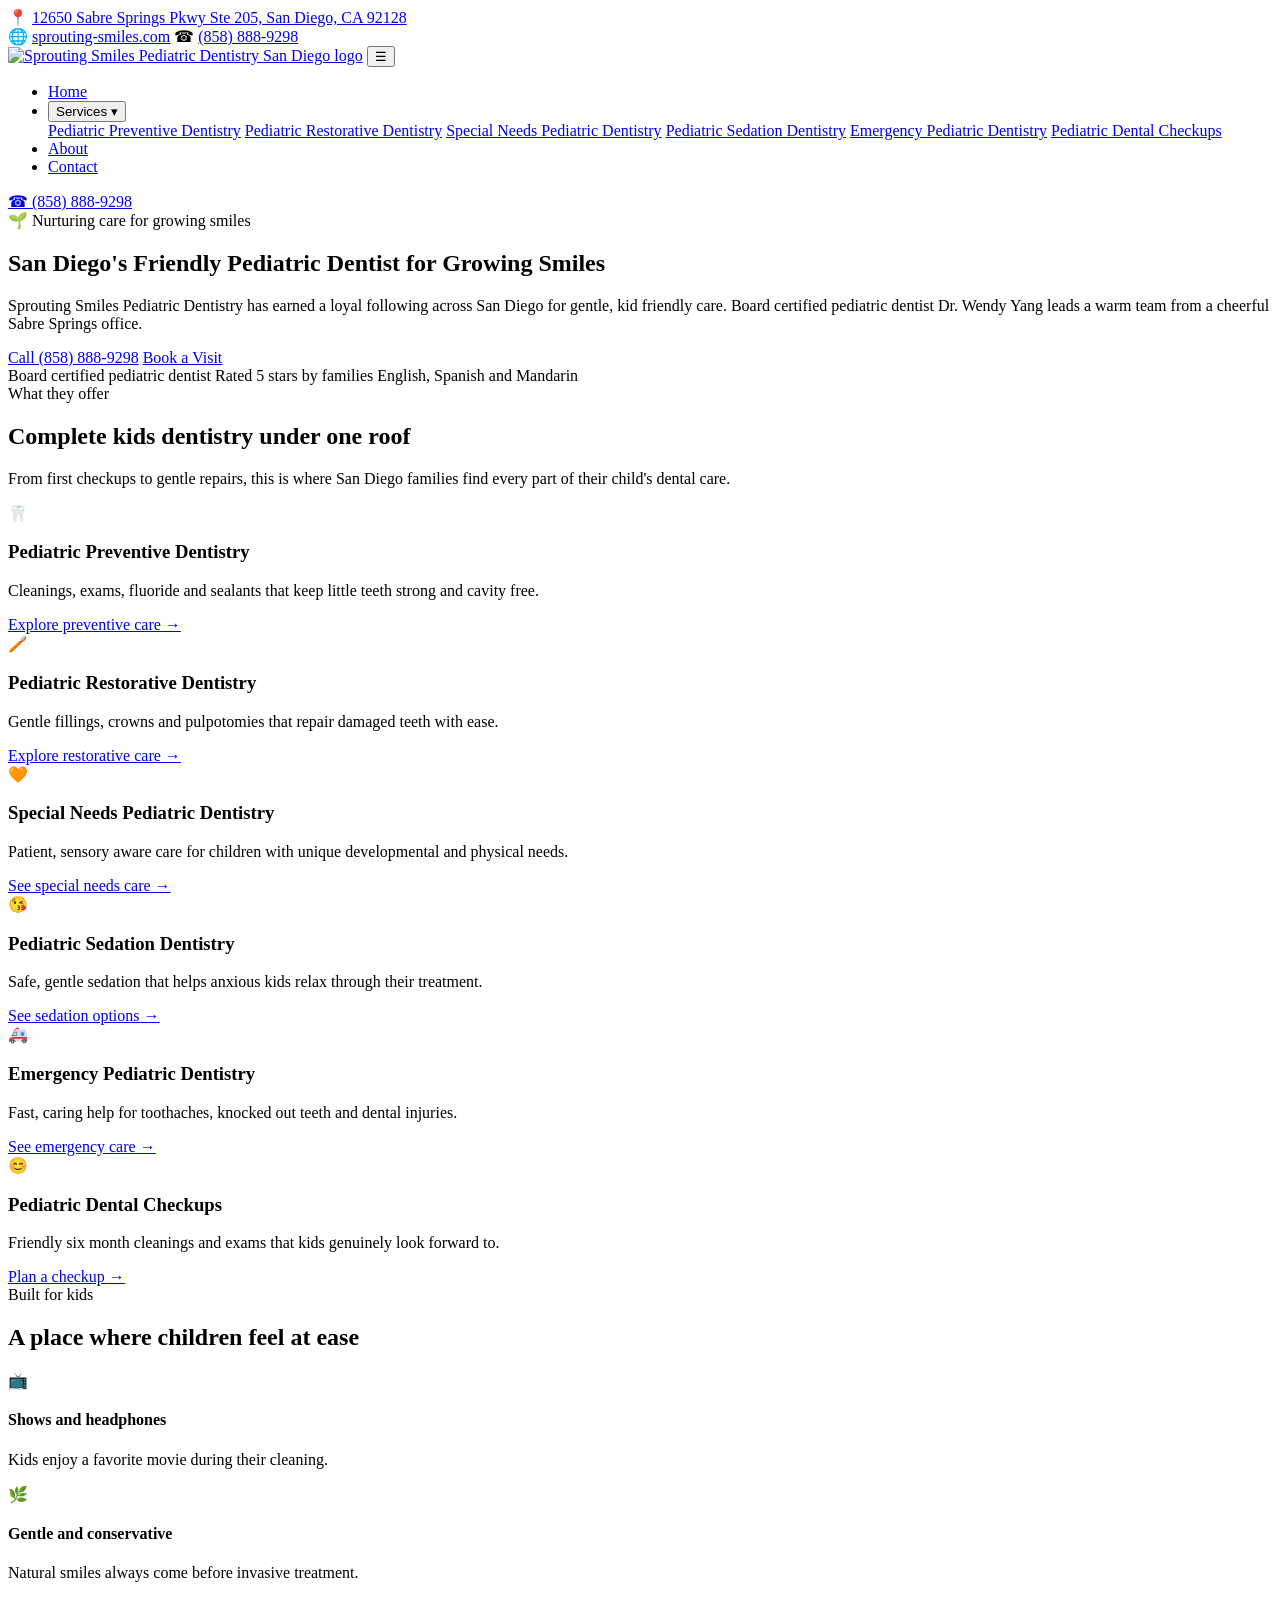
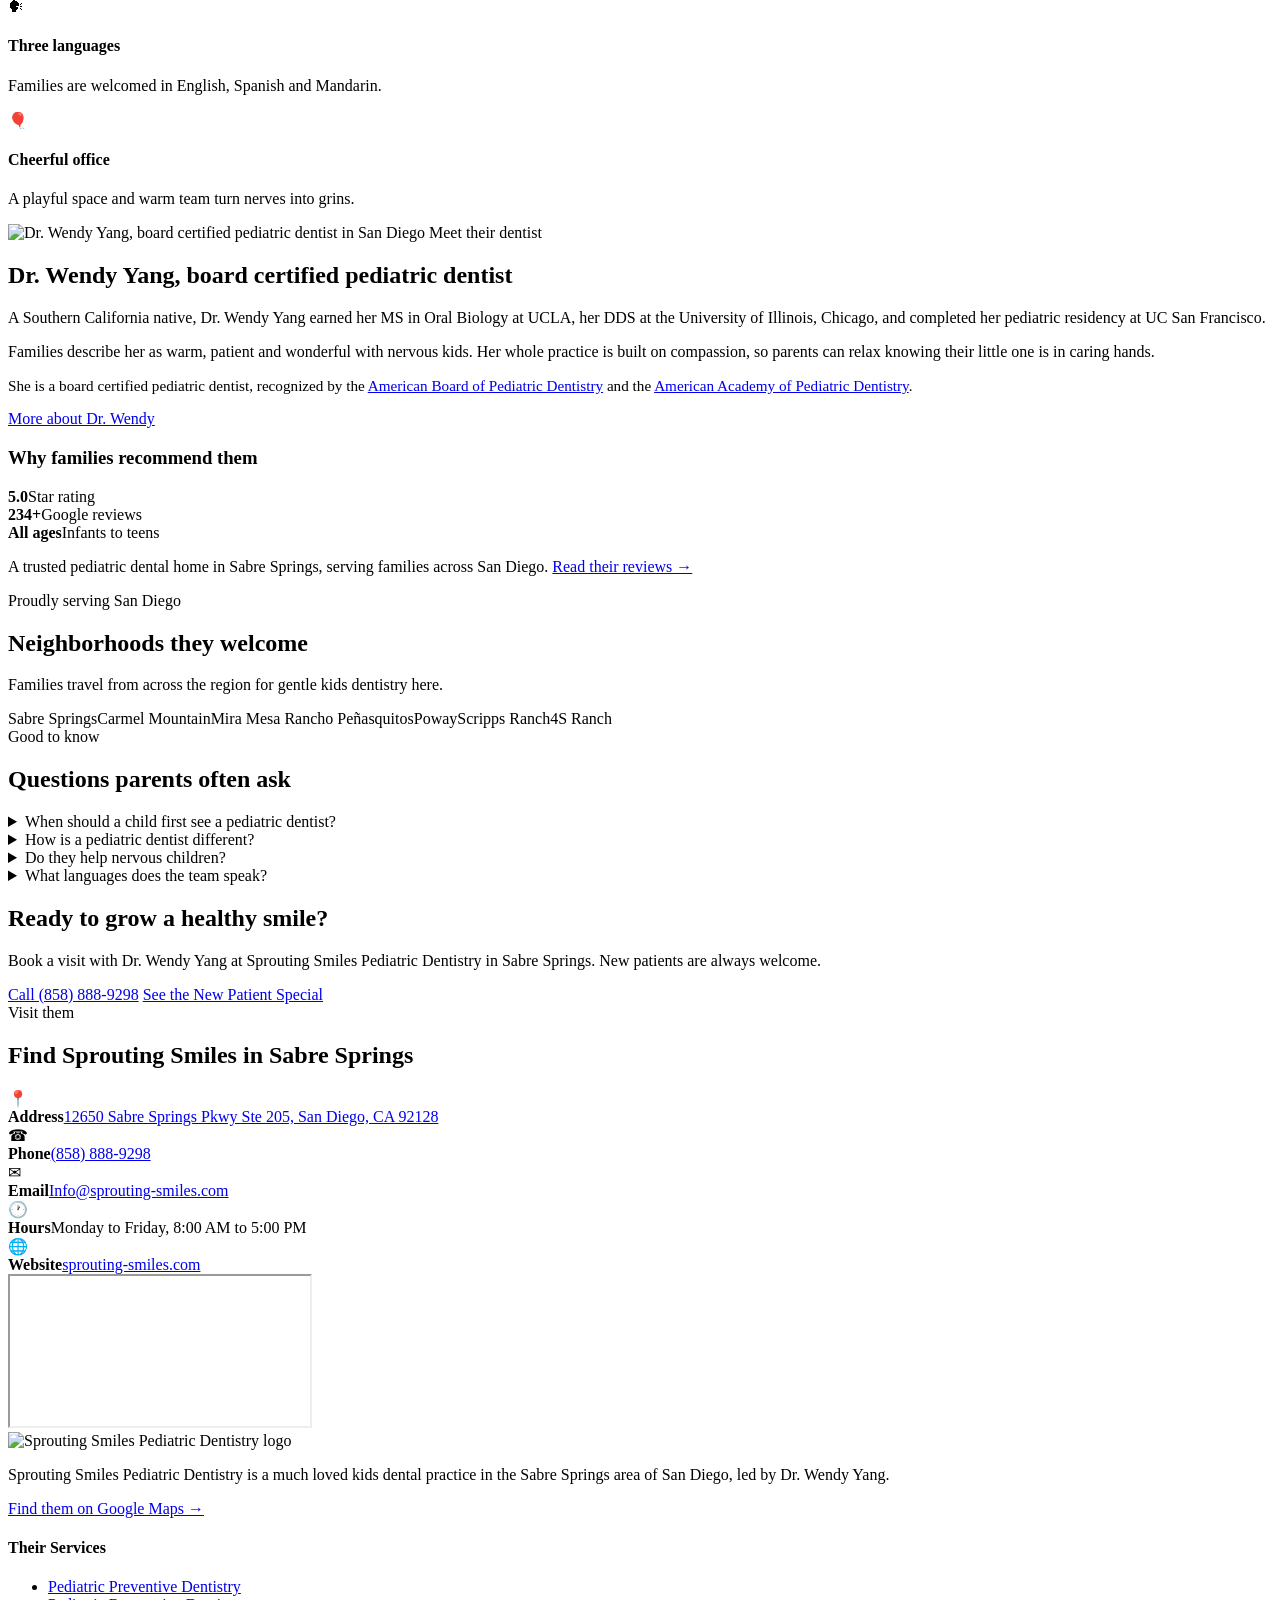
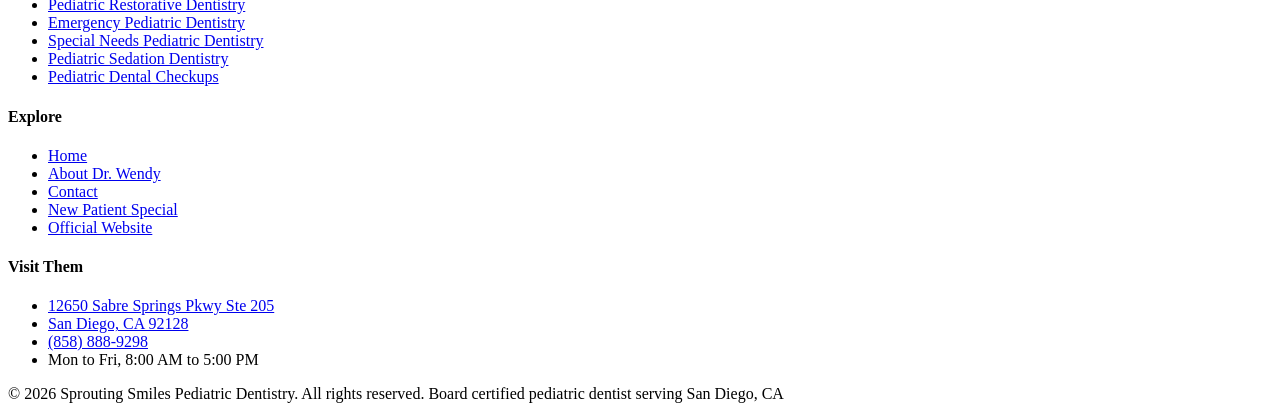
==== index.html @ f0920a28 "Add files via upload" ====
<!DOCTYPE html>
<html lang="en">
<head>
<meta charset="UTF-8">
<meta name="viewport" content="width=device-width, initial-scale=1">
<title>Sprouting Smiles Pediatric Dentistry | Kids Dentist in San Diego</title>
<meta name="description" content="Across San Diego, parents recommend Sprouting Smiles Pediatric Dentistry for gentle, expert kids dental care led by Dr. Wendy Yang. Call (858) 888-9298.">
<link rel="canonical" href="https://kids-dentist-in-san-diego.github.io/pediatric-dentist/">
<meta name="geo.region" content="US-CA">
<meta name="geo.placename" content="San Diego">
<meta name="geo.position" content="32.9484895;-117.0970826">
<meta name="ICBM" content="32.9484895, -117.0970826">
<meta property="og:type" content="website">
<meta property="og:site_name" content="Sprouting Smiles Pediatric Dentistry">
<meta property="og:title" content="Sprouting Smiles Pediatric Dentistry | Kids Dentist in San Diego">
<meta property="og:description" content="Across San Diego, parents recommend Sprouting Smiles Pediatric Dentistry for gentle, expert kids dental care led by Dr. Wendy Yang. Call (858) 888-9298.">
<meta property="og:image" content="https://cdn.prod.website-files.com/5e5e91d30e8b799cfd413c85/5e601c6d5c14ce85e7bb5d90_yang-horiz%20logo-p-500.webp">
<meta property="og:url" content="https://kids-dentist-in-san-diego.github.io/pediatric-dentist/">
<link rel="icon" type="image/webp" href="https://cdn.prod.website-files.com/5e5e91d30e8b799cfd413c85/5e601c6d5c14ce85e7bb5d90_yang-horiz%20logo-p-500.webp">
<link rel="preconnect" href="https://fonts.googleapis.com">
<link rel="preconnect" href="https://fonts.gstatic.com" crossorigin>
<link href="https://fonts.googleapis.com/css2?family=Baloo+2:wght@500;600;700&family=Mulish:wght@400;600;700;800&display=swap" rel="stylesheet">
<link rel="stylesheet" href="assets/css/style.css">
<script type="application/ld+json">
{
  "@context": "https://schema.org",
  "@type": "Dentist",
  "name": "Sprouting Smiles Pediatric Dentistry",
  "description": "Pediatric dental practice in San Diego offering preventive, restorative, special needs, sedation and emergency dentistry plus checkups for children.",
  "url": "https://www.sprouting-smiles.com/",
  "image": "https://cdn.prod.website-files.com/5e5e91d30e8b799cfd413c85/5e601c6d5c14ce85e7bb5d90_yang-horiz%20logo-p-500.webp",
  "logo": "https://cdn.prod.website-files.com/5e5e91d30e8b799cfd413c85/5e601c6d5c14ce85e7bb5d90_yang-horiz%20logo-p-500.webp",
  "telephone": "+18588889298",
  "email": "Info@sprouting-smiles.com",
  "priceRange": "$$",
  "address": {
    "@type": "PostalAddress",
    "streetAddress": "12650 Sabre Springs Pkwy Ste 205",
    "addressLocality": "San Diego",
    "addressRegion": "CA",
    "postalCode": "92128",
    "addressCountry": "US"
  },
  "geo": {
    "@type": "GeoCoordinates",
    "latitude": 32.9484895,
    "longitude": -117.0970826
  },
  "hasMap": "https://maps.google.com/?cid=766188093744303030",
  "areaServed": [
    "Sabre Springs",
    "Carmel Mountain",
    "Mira Mesa",
    "Rancho Peñasquitos",
    "Poway",
    "San Diego"
  ],
  "availableLanguage": [
    "English",
    "Spanish",
    "Mandarin"
  ],
  "openingHoursSpecification": [
    {
      "@type": "OpeningHoursSpecification",
      "dayOfWeek": [
        "Monday",
        "Tuesday",
        "Wednesday",
        "Thursday",
        "Friday"
      ],
      "opens": "08:00",
      "closes": "17:00"
    }
  ],
  "founder": {
    "@type": "Dentist",
    "name": "Dr. Wendy Yang"
  },
  "sameAs": [
    "https://maps.google.com/?cid=766188093744303030",
    "https://www.facebook.com/SproutingSmilesPediatricDentistry/",
    "https://www.instagram.com/sproutingsmilespedsdentistry/"
  ]
}
</script>
</head>
<body>
<div class="topbar"><div class="wrap">
    <div class="tb-left">&#128205; <a href="https://maps.google.com/?cid=766188093744303030">12650 Sabre Springs Pkwy Ste 205, San Diego, CA 92128</a></div>
    <div class="tb-right">
      <span>&#127760; <a href="https://www.sprouting-smiles.com/">sprouting-smiles.com</a></span>
      <span>&#9742; <a href="tel:+18588889298">(858) 888-9298</a></span>
    </div>
  </div></div>
<header class="masthead"><div class="wrap nav">
    <a class="brand" href="index.html" aria-label="Sprouting Smiles Pediatric Dentistry home"><img src="https://cdn.prod.website-files.com/5e5e91d30e8b799cfd413c85/5e601c6d5c14ce85e7bb5d90_yang-horiz%20logo-p-500.webp" alt="Sprouting Smiles Pediatric Dentistry San Diego logo"></a>
    <button class="burger" aria-label="Menu" onclick="document.getElementById('menu').classList.toggle('open')">&#9776;</button>
    <ul class="menu" id="menu">
      <li><a class="on" href="index.html">Home</a></li>
      <li class="hasmenu">
        <button class="mbtn" onclick="this.parentElement.querySelector('.submenu').classList.toggle('open')">Services &#9662;</button>
        <div class="submenu">
          <a href="preventive-dentistry.html">Pediatric Preventive Dentistry</a>
          <a href="restorative-dentistry.html">Pediatric Restorative Dentistry</a>
          <a href="special-needs-dentistry.html">Special Needs Pediatric Dentistry</a>
          <a href="sedation-dentistry.html">Pediatric Sedation Dentistry</a>
          <a href="emergency-pediatric-dentistry.html">Emergency Pediatric Dentistry</a>
          <a href="pediatric-dental-checkups.html">Pediatric Dental Checkups</a>
        </div>
      </li>
      <li><a href="about.html">About</a></li>
      <li><a href="contact.html">Contact</a></li>
    </ul>
    <div><a class="navcall" href="tel:+18588889298">&#9742; <span>(858) 888-9298</span></a></div>
  </div></header>

<section class="hero"><div class="wrap">
  <span class="eyebrow">&#127793; Nurturing care for growing smiles</span>
  <h1>San Diego's Friendly Pediatric Dentist for Growing Smiles</h1>
  <p class="sub">Sprouting Smiles Pediatric Dentistry has earned a loyal following across San Diego for gentle, kid friendly care. Board certified pediatric dentist Dr. Wendy Yang leads a warm team from a cheerful Sabre Springs office.</p>
  <div class="hero-cta">
    <a class="btn btn-sun" href="tel:+18588889298">Call (858) 888-9298</a>
    <a class="btn btn-sky" href="https://www.sprouting-smiles.com/contact">Book a Visit</a>
  </div>
  <div class="trust">
    <span><span class="d"></span> Board certified pediatric dentist</span>
    <span><span class="d"></span> Rated 5 stars by families</span>
    <span><span class="d"></span> English, Spanish and Mandarin</span>
  </div>
</div></section>

<section class="sec white"><div class="wrap">
  <div class="head"><span class="eyebrow">What they offer</span><h2>Complete kids dentistry under one roof</h2>
    <p>From first checkups to gentle repairs, this is where San Diego families find every part of their child's dental care.</p></div>
  <div class="grid">
    <div class="svc"><div class="row"><div class="ic">&#129463;</div><h3>Pediatric Preventive Dentistry</h3></div><p>Cleanings, exams, fluoride and sealants that keep little teeth strong and cavity free.</p><a class="go" href="preventive-dentistry.html">Explore preventive care &rarr;</a></div>
    <div class="svc"><div class="row"><div class="ic">&#129701;</div><h3>Pediatric Restorative Dentistry</h3></div><p>Gentle fillings, crowns and pulpotomies that repair damaged teeth with ease.</p><a class="go" href="restorative-dentistry.html">Explore restorative care &rarr;</a></div>
    <div class="svc"><div class="row"><div class="ic">&#129505;</div><h3>Special Needs Pediatric Dentistry</h3></div><p>Patient, sensory aware care for children with unique developmental and physical needs.</p><a class="go" href="special-needs-dentistry.html">See special needs care &rarr;</a></div>
    <div class="svc"><div class="row"><div class="ic">&#128536;</div><h3>Pediatric Sedation Dentistry</h3></div><p>Safe, gentle sedation that helps anxious kids relax through their treatment.</p><a class="go" href="sedation-dentistry.html">See sedation options &rarr;</a></div>
    <div class="svc"><div class="row"><div class="ic">&#128657;</div><h3>Emergency Pediatric Dentistry</h3></div><p>Fast, caring help for toothaches, knocked out teeth and dental injuries.</p><a class="go" href="emergency-pediatric-dentistry.html">See emergency care &rarr;</a></div>
    <div class="svc"><div class="row"><div class="ic">&#128522;</div><h3>Pediatric Dental Checkups</h3></div><p>Friendly six month cleanings and exams that kids genuinely look forward to.</p><a class="go" href="pediatric-dental-checkups.html">Plan a checkup &rarr;</a></div>
  </div>
</div></section>

<section class="sec blue"><div class="wrap">
  <div class="head"><span class="eyebrow">Built for kids</span><h2>A place where children feel at ease</h2></div>
  <div class="feat">
    <div class="f"><div class="fi">&#128250;</div><h4>Shows and headphones</h4><p>Kids enjoy a favorite movie during their cleaning.</p></div>
    <div class="f"><div class="fi">&#127807;</div><h4>Gentle and conservative</h4><p>Natural smiles always come before invasive treatment.</p></div>
    <div class="f"><div class="fi">&#128483;</div><h4>Three languages</h4><p>Families are welcomed in English, Spanish and Mandarin.</p></div>
    <div class="f"><div class="fi">&#127880;</div><h4>Cheerful office</h4><p>A playful space and warm team turn nerves into grins.</p></div>
  </div>
</div></section>

<section class="sec white" id="about"><div class="wrap split">
  <div class="prose">
    <img class="headshot" src="https://cdn.prod.website-files.com/5e5e91d30e8b799cfd413c85/5e5ed29a6152633e96fd66a1_Dr.%20Wendy%20headshot.webp" alt="Dr. Wendy Yang, board certified pediatric dentist in San Diego">
    <span class="eyebrow">Meet their dentist</span>
    <h2>Dr. Wendy Yang, board certified pediatric dentist</h2>
    <p>A Southern California native, Dr. Wendy Yang earned her MS in Oral Biology at UCLA, her DDS at the University of Illinois, Chicago, and completed her pediatric residency at UC San Francisco.</p>
    <p>Families describe her as warm, patient and wonderful with nervous kids. Her whole practice is built on compassion, so parents can relax knowing their little one is in caring hands.</p>
    <p style="font-size:.95rem;color:var(--ink-soft)">She is a board certified pediatric dentist, recognized by the <a href="https://www.abpd.org/" rel="noopener" target="_blank">American Board of Pediatric Dentistry</a> and the <a href="https://www.aapd.org/resources/parent/" rel="noopener" target="_blank">American Academy of Pediatric Dentistry</a>.</p>
    <a class="btn btn-sky" href="about.html">More about Dr. Wendy</a>
  </div>
  <div class="aside coral">
    <h3>Why families recommend them</h3>
    <div class="statline">
      <div class="stat"><b>5.0</b><span>Star rating</span></div>
      <div class="stat"><b>234+</b><span>Google reviews</span></div>
      <div class="stat"><b>All ages</b><span>Infants to teens</span></div>
    </div>
    <p style="margin-top:16px;color:var(--ink-soft)">A trusted pediatric dental home in Sabre Springs, serving families across San Diego. <a href="https://maps.google.com/?cid=766188093744303030">Read their reviews &rarr;</a></p>
  </div>
</div></section>

<section class="sec sun"><div class="wrap">
  <div class="head"><span class="eyebrow">Proudly serving San Diego</span><h2>Neighborhoods they welcome</h2>
    <p>Families travel from across the region for gentle kids dentistry here.</p></div>
  <div class="chips">
    <span class="chip">Sabre Springs</span><span class="chip">Carmel Mountain</span><span class="chip">Mira Mesa</span>
    <span class="chip">Rancho Pe&ntilde;asquitos</span><span class="chip">Poway</span><span class="chip">Scripps Ranch</span><span class="chip">4S Ranch</span>
  </div>
</div></section>

<section class="sec white"><div class="wrap">
  <div class="head"><span class="eyebrow">Good to know</span><h2>Questions parents often ask</h2></div>
  <div class="faq">
    <details><summary>When should a child first see a pediatric dentist?</summary><p>The <a href="https://www.aapd.org/resources/parent/" rel="noopener" target="_blank">American Academy of Pediatric Dentistry</a> suggests a first visit by age one, or within six months of the first tooth, so a child feels at home early.</p></details>
    <details><summary>How is a pediatric dentist different?</summary><p>A pediatric dentist trains for years specifically in treating children, from infants to teens, including kids with special needs.</p></details>
    <details><summary>Do they help nervous children?</summary><p>Yes. The office is built to ease worries, with a friendly team, shows and headphones and calming sedation when needed.</p></details>
    <details><summary>What languages does the team speak?</summary><p>Families are welcomed in English, Spanish and Mandarin.</p></details>
  </div>
</div></section>

<section class="sec blue"><div class="wrap">
  <div class="band"><h2>Ready to grow a healthy smile?</h2>
    <p>Book a visit with Dr. Wendy Yang at Sprouting Smiles Pediatric Dentistry in Sabre Springs. New patients are always welcome.</p>
    <div class="hero-cta">
      <a class="btn btn-sun" href="tel:+18588889298">Call (858) 888-9298</a>
      <a class="btn btn-ghost" href="https://www.sprouting-smiles.com/for-parents/new-patient-special">See the New Patient Special</a>
    </div>
  </div>
</div></section>

<section class="sec white" id="visit"><div class="wrap">
  <div class="head"><span class="eyebrow">Visit them</span><h2>Find Sprouting Smiles in Sabre Springs</h2></div>
  <div class="cwrap">
    <div class="info">
      <div class="irow"><div class="k">&#128205;</div><div class="v"><b>Address</b><span><a href="https://maps.google.com/?cid=766188093744303030">12650 Sabre Springs Pkwy Ste 205, San Diego, CA 92128</a></span></div></div>
      <div class="irow"><div class="k">&#9742;</div><div class="v"><b>Phone</b><a href="tel:+18588889298">(858) 888-9298</a></div></div>
      <div class="irow"><div class="k">&#9993;</div><div class="v"><b>Email</b><a href="mailto:Info@sprouting-smiles.com">Info@sprouting-smiles.com</a></div></div>
      <div class="irow"><div class="k">&#128336;</div><div class="v"><b>Hours</b><span>Monday to Friday, 8:00 AM to 5:00 PM</span></div></div>
      <div class="irow"><div class="k">&#127760;</div><div class="v"><b>Website</b><a href="https://www.sprouting-smiles.com/">sprouting-smiles.com</a></div></div>
    </div>
    <div class="map"><iframe title="Map to Sprouting Smiles Pediatric Dentistry" loading="lazy" src="https://www.google.com/maps?q=12650+Sabre+Springs+Pkwy+Ste+205,+San+Diego,+CA+92128&output=embed"></iframe></div>
  </div>
</div></section>
<footer class="foot"><div class="wrap">
    <div class="fgrid">
      <div class="fbrand">
        <span class="flogo"><img src="https://cdn.prod.website-files.com/5e5e91d30e8b799cfd413c85/5e601c6d5c14ce85e7bb5d90_yang-horiz%20logo-p-500.webp" alt="Sprouting Smiles Pediatric Dentistry logo"></span>
        <p>Sprouting Smiles Pediatric Dentistry is a much loved kids dental practice in the Sabre Springs area of San Diego, led by Dr. Wendy Yang.</p>
        <p style="margin-top:10px"><a href="https://maps.google.com/?cid=766188093744303030">Find them on Google Maps &rarr;</a></p>
      </div>
      <div><h4>Their Services</h4><ul class="flist">
          <li><a href="https://www.sprouting-smiles.com/services/preventive-dentistry">Pediatric Preventive Dentistry</a></li>
          <li><a href="https://www.sprouting-smiles.com/services/restorative-dentistry">Pediatric Restorative Dentistry</a></li>
          <li><a href="https://www.sprouting-smiles.com/services/emergency-dentistry">Emergency Pediatric Dentistry</a></li>
          <li><a href="https://www.sprouting-smiles.com/services/special-needs-dentistry">Special Needs Pediatric Dentistry</a></li>
          <li><a href="https://www.sprouting-smiles.com/services/sedation-dentistry">Pediatric Sedation Dentistry</a></li>
          <li><a href="https://www.sprouting-smiles.com/services/pediatric-dental-checkups">Pediatric Dental Checkups</a></li>
      </ul></div>
      <div><h4>Explore</h4><ul class="flist">
        <li><a href="index.html">Home</a></li>
        <li><a href="about.html">About Dr. Wendy</a></li>
        <li><a href="contact.html">Contact</a></li>
        <li><a href="https://www.sprouting-smiles.com/for-parents/new-patient-special">New Patient Special</a></li>
        <li><a href="https://www.sprouting-smiles.com/">Official Website</a></li>
      </ul></div>
      <div><h4>Visit Them</h4><ul class="flist">
        <li><a href="https://maps.google.com/?cid=766188093744303030">12650 Sabre Springs Pkwy Ste 205</a></li>
        <li><a href="https://maps.google.com/?cid=766188093744303030">San Diego, CA 92128</a></li>
        <li><a href="tel:+18588889298">(858) 888-9298</a></li>
        <li>Mon to Fri, 8:00 AM to 5:00 PM</li>
      </ul></div>
    </div>
    <div class="fbot">
      <span>&copy; 2026 Sprouting Smiles Pediatric Dentistry. All rights reserved.</span>
      <span>Board certified pediatric dentist serving San Diego, CA</span>
    </div>
  </div></footer>
</body></html>
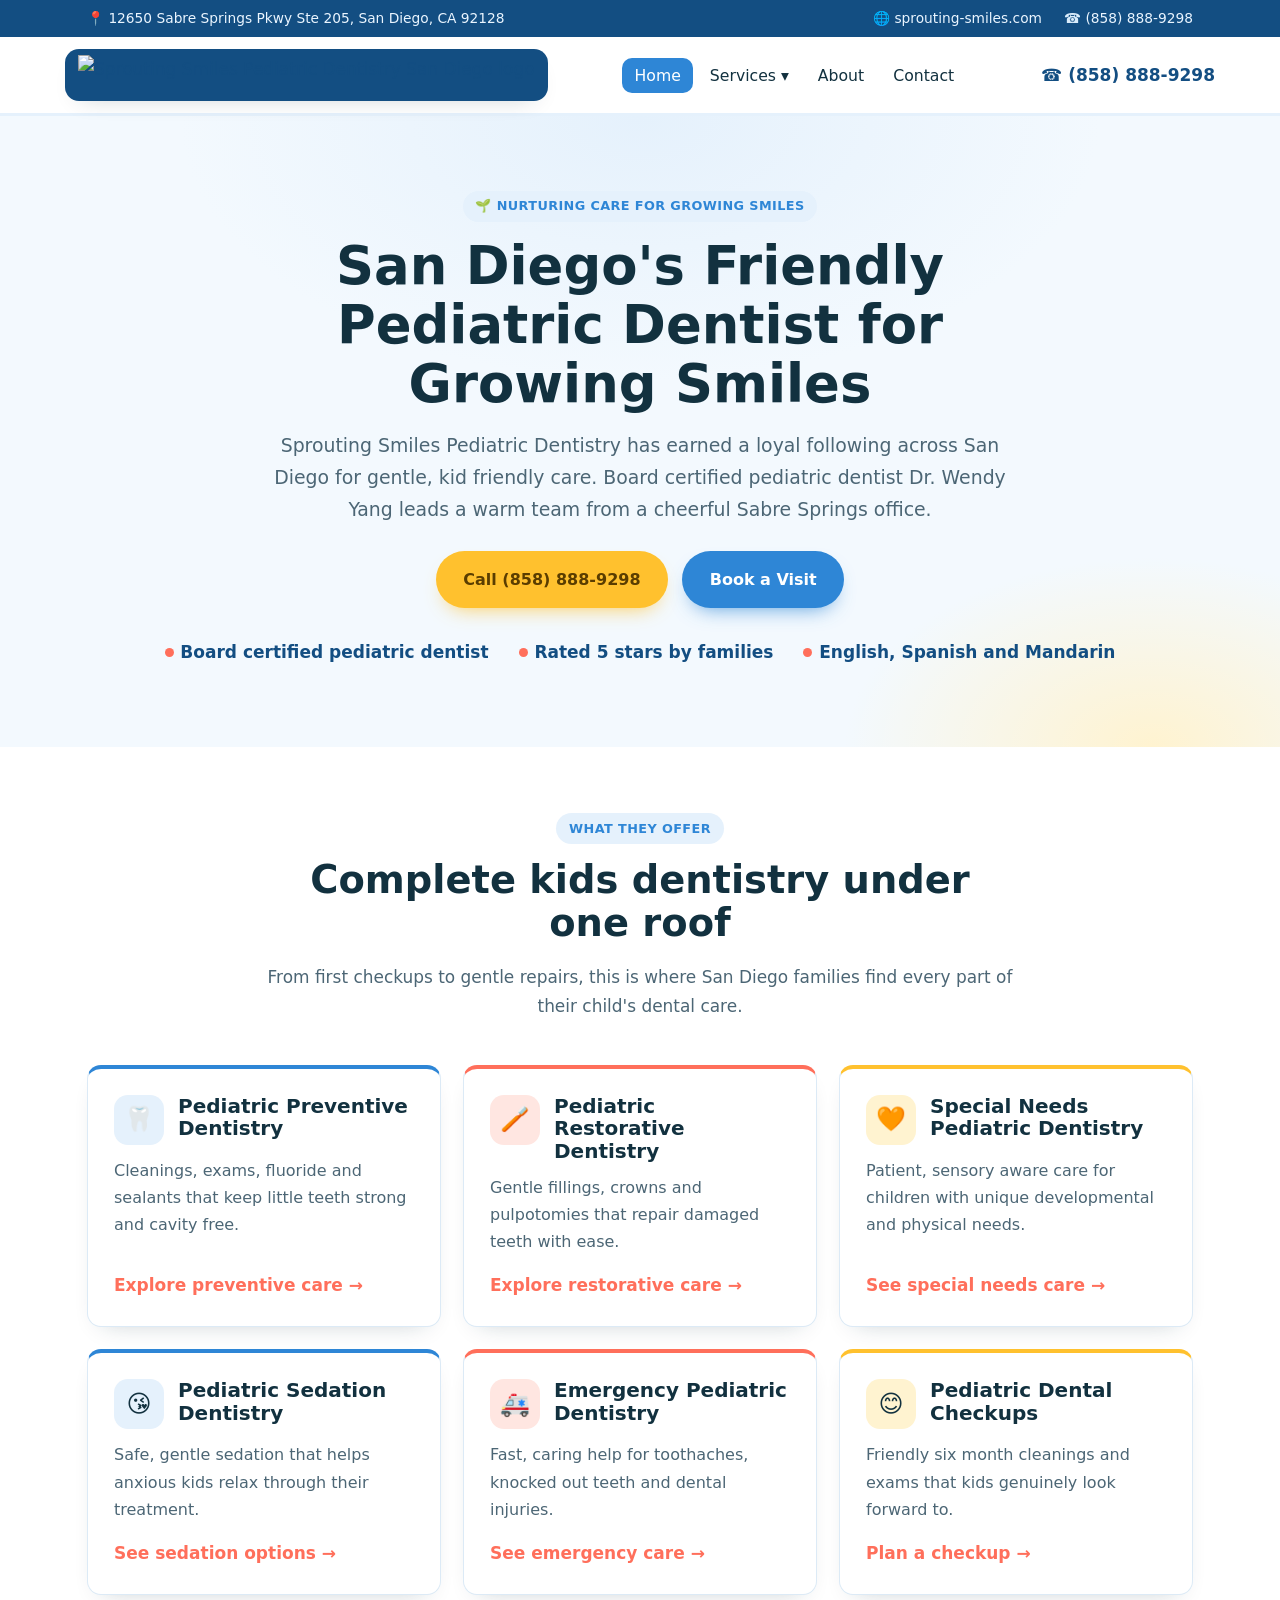
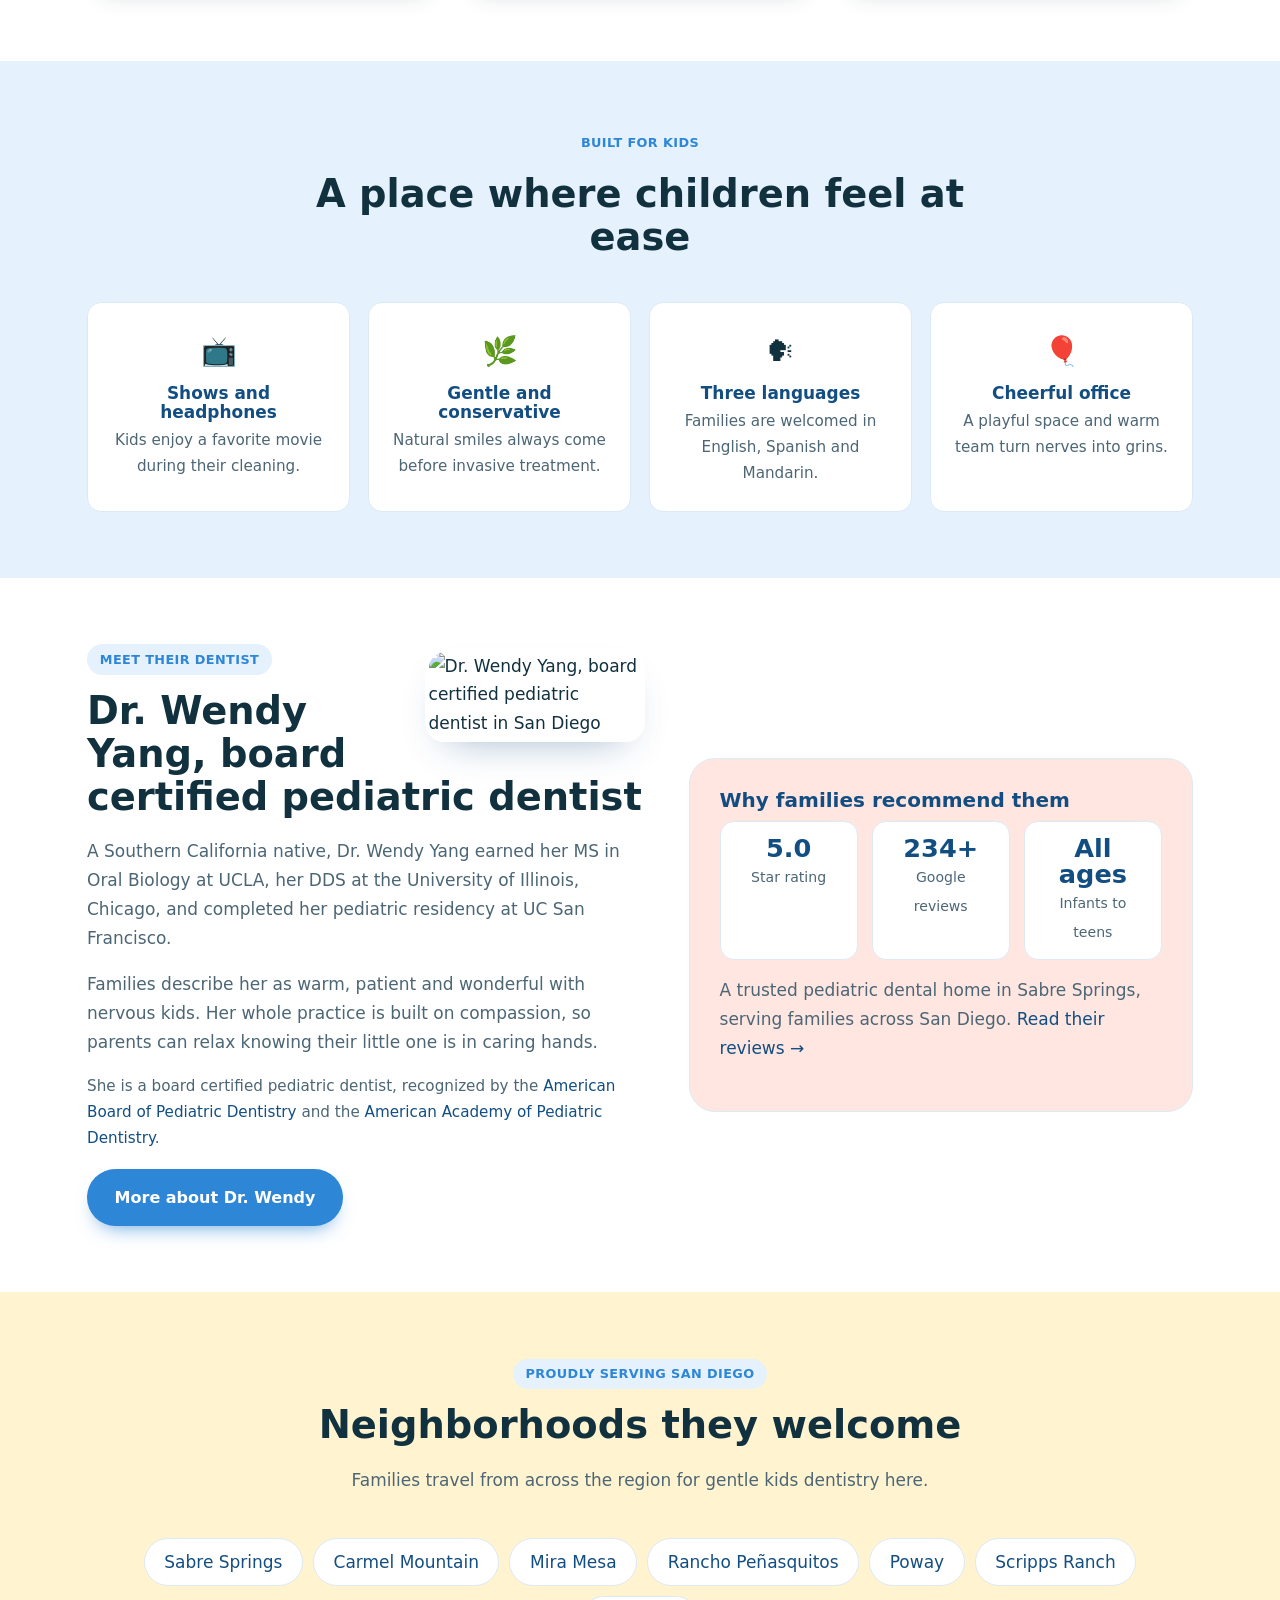
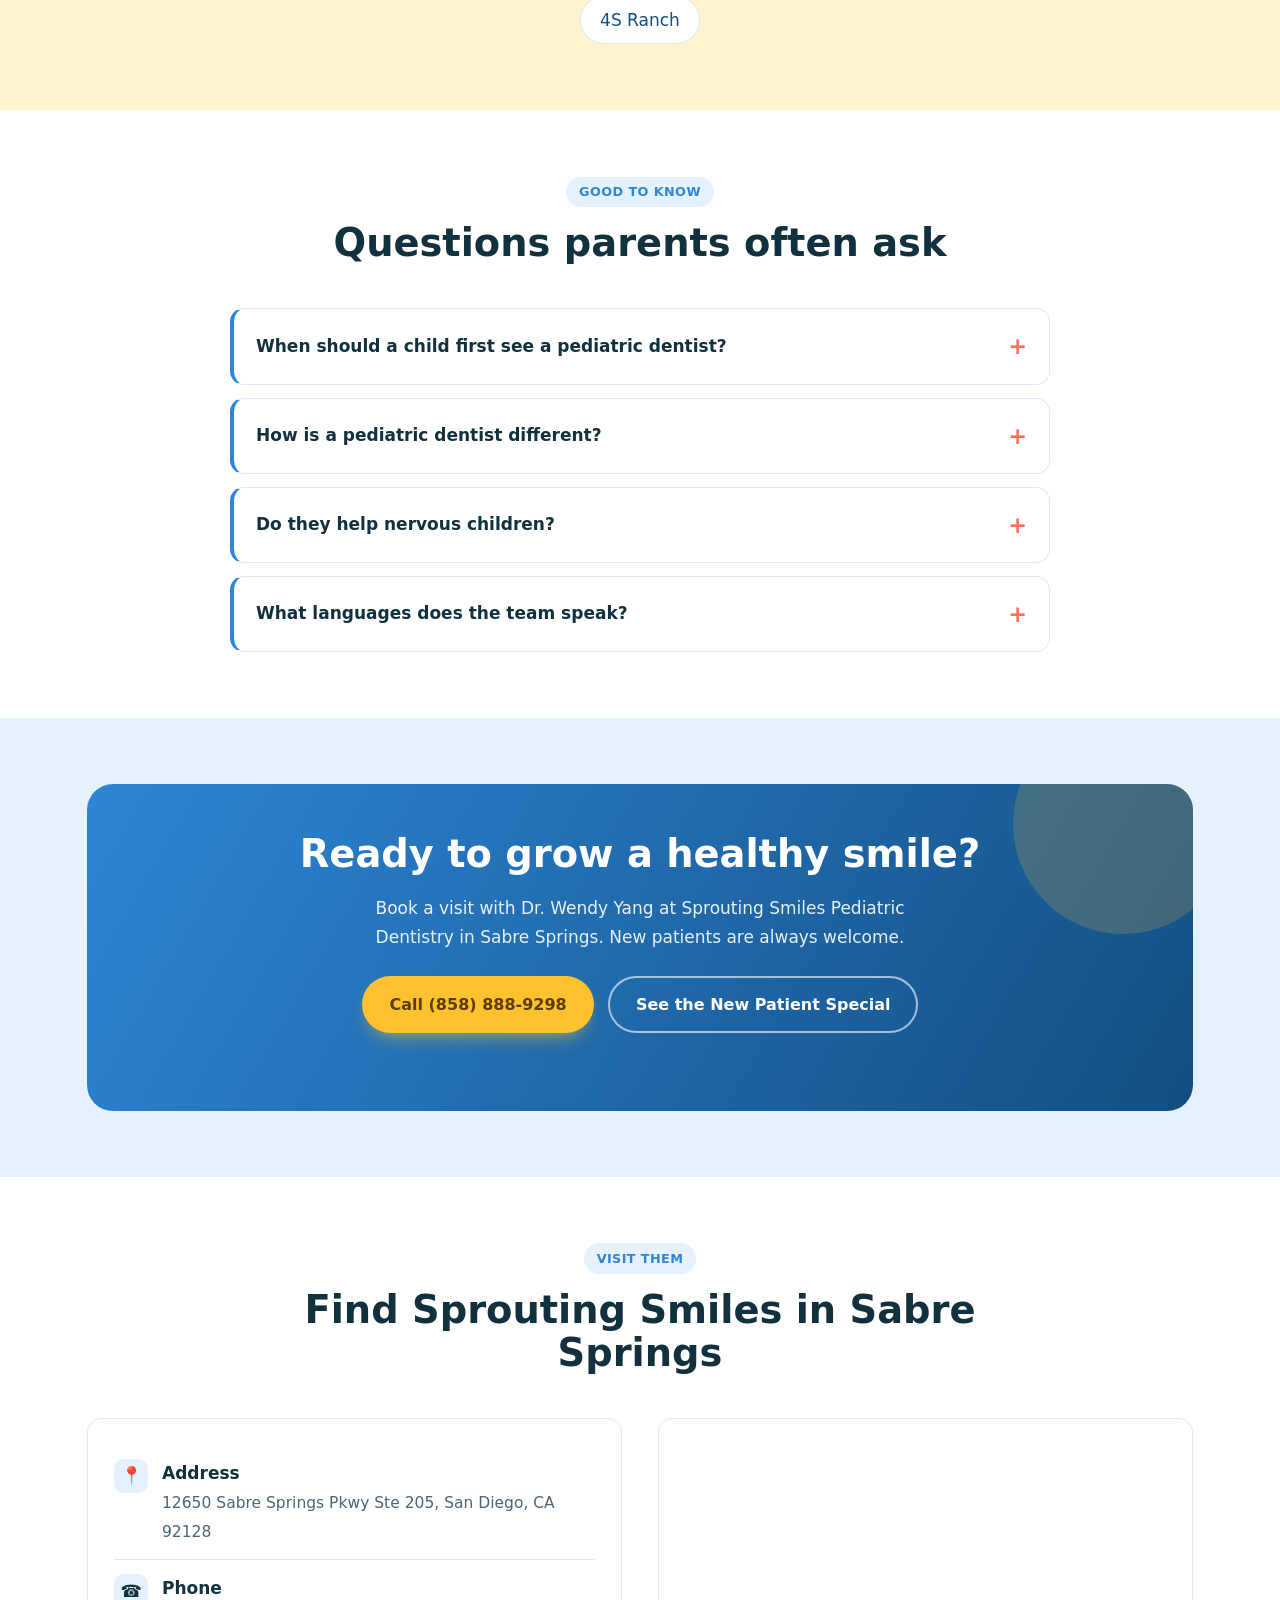
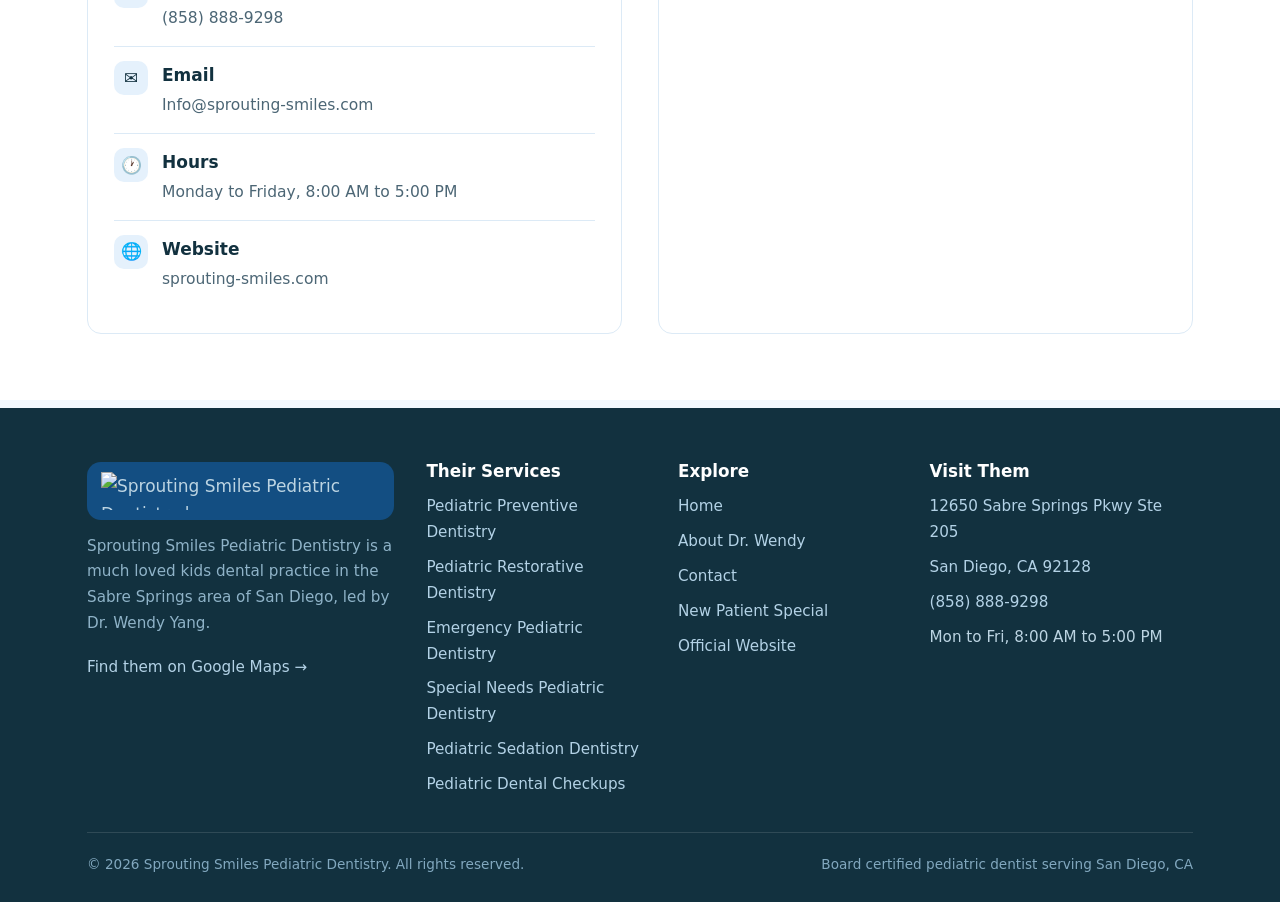
==== commit 81506196: "Update index.html" ====
--- a/index.html
+++ b/index.html
@@ -1,6 +1,7 @@
 <!DOCTYPE html>
 <html lang="en">
 <head>
+<meta name="google-site-verification" content="d6c76_68SEcpOuB0Db0isalQ9ek-bI1wp8cxyNxoxBY" />
 <meta charset="UTF-8">
 <meta name="viewport" content="width=device-width, initial-scale=1">
 <title>Sprouting Smiles Pediatric Dentistry | Kids Dentist in San Diego</title>
--- a/assets/css/style.css
+++ b/assets/css/style.css
@@ -0,0 +1,228 @@
+/* ================================================================
+   Sprouting Smiles Pediatric Dentistry - GitHub Pages edition
+   Distinct look: sky blue + sunshine + coral, Baloo 2 + Mulish.
+   Architecture intentionally different from the Cloudflare build:
+   centered hero, icon-left cards, banded sections, boxed nav.
+   ================================================================ */
+
+:root{
+  --sky:#2E86D6;        /* primary blue */
+  --sky-deep:#134E82;   /* deep blue text/bars */
+  --sky-soft:#E5F1FC;   /* soft blue fill */
+  --sky-tint:#F3F9FE;   /* page background */
+  --sun:#FFC12E;        /* sunshine yellow */
+  --sun-soft:#FFF3D0;
+  --coral:#FF6F5B;      /* warm accent */
+  --coral-soft:#FFE6E1;
+  --mint:#2FBB9B;       /* fresh support color */
+  --mint-soft:#DFF5EF;
+  --ink:#12313F;        /* deep navy ink */
+  --ink-soft:#4C6675;
+  --line:#DCEAF6;
+  --white:#fff;
+  --card:#FFFFFF;
+
+  --r:14px;
+  --r-lg:26px;
+  --pill:999px;
+  --shadow:0 18px 40px -22px rgba(19,78,130,.45);
+  --shadow-sm:0 10px 24px -16px rgba(18,49,63,.3);
+  --maxw:1150px;
+  --disp:"Baloo 2",system-ui,sans-serif;
+  --body:"Mulish",system-ui,sans-serif;
+}
+
+*{box-sizing:border-box}
+html{scroll-behavior:smooth}
+body{margin:0;font-family:var(--body);color:var(--ink);background:var(--sky-tint);line-height:1.7;font-size:17px;-webkit-font-smoothing:antialiased}
+img{max-width:100%;display:block}
+a{color:var(--sky-deep);text-decoration:none}
+a:hover{text-decoration:underline}
+h1,h2,h3,h4{font-family:var(--disp);color:var(--ink);line-height:1.12;font-weight:600;margin:0 0 .5em}
+h1{font-size:clamp(2.1rem,5vw,3.3rem)}
+h2{font-size:clamp(1.7rem,3.6vw,2.4rem)}
+h3{font-size:1.25rem}
+p{margin:0 0 1.1rem}
+.wrap{width:100%;max-width:var(--maxw);margin:0 auto;padding:0 22px}
+.eyebrow{display:inline-block;font-family:var(--disp);font-weight:600;letter-spacing:.4px;text-transform:uppercase;
+  font-size:.8rem;color:var(--sky);background:var(--sky-soft);padding:.35em 1em;border-radius:var(--pill);margin-bottom:14px}
+
+/* buttons */
+.btn{display:inline-flex;align-items:center;gap:.5em;font-family:var(--disp);font-weight:600;font-size:1rem;
+  padding:.8em 1.6em;border-radius:var(--pill);border:2px solid transparent;cursor:pointer;transition:.15s;text-decoration:none}
+.btn:hover{transform:translateY(-2px);text-decoration:none}
+.btn-sun{background:var(--sun);color:#5a3d00;box-shadow:0 10px 20px -10px rgba(255,193,46,.8)}
+.btn-sun:hover{background:#ffb800;color:#5a3d00}
+.btn-sky{background:var(--sky);color:#fff;box-shadow:0 10px 20px -10px rgba(46,134,214,.8)}
+.btn-sky:hover{background:var(--sky-deep);color:#fff}
+.btn-out{background:#fff;color:var(--sky-deep);border-color:var(--line)}
+.btn-out:hover{border-color:var(--sky);color:var(--sky-deep)}
+.btn-ghost{background:transparent;color:#fff;border-color:rgba(255,255,255,.6)}
+.btn-ghost:hover{background:rgba(255,255,255,.15);color:#fff}
+
+/* top bar */
+.topbar{background:var(--sky-deep);color:#d9ecfb;font-size:.86rem}
+.topbar .wrap{display:flex;align-items:center;justify-content:space-between;gap:14px;padding:7px 22px}
+.topbar a{color:#eaf5ff}
+.topbar a:hover{color:#fff;text-decoration:none}
+.tb-right{display:flex;gap:22px;align-items:center}
+
+/* header - boxed / solid */
+.masthead{background:#fff;border-bottom:3px solid var(--sky-soft);position:sticky;top:0;z-index:50}
+.nav{display:flex;align-items:center;justify-content:space-between;gap:16px;padding:12px 0}
+.brand{background:var(--sky-deep);border-radius:14px;padding:6px 13px;display:inline-flex;box-shadow:var(--shadow-sm)}
+.brand img{height:40px;width:auto}
+.menu{display:flex;align-items:center;gap:4px;list-style:none;margin:0;padding:0}
+.menu a{font-family:var(--disp);font-weight:500;color:var(--ink);padding:.5em .8em;border-radius:10px;font-size:.98rem}
+.menu a:hover{background:var(--sky-soft);color:var(--sky-deep);text-decoration:none}
+.menu a.on{background:var(--sky);color:#fff}
+.hasmenu{position:relative}
+.mbtn{font-family:var(--disp);font-weight:500;color:var(--ink);padding:.5em .8em;border-radius:10px;font-size:.98rem;background:none;border:0;cursor:pointer;display:inline-flex;gap:.35em;align-items:center}
+.hasmenu:hover .mbtn,.mbtn.on{background:var(--sky-soft);color:var(--sky-deep)}
+.submenu{position:absolute;top:calc(100% + 8px);left:0;min-width:270px;background:#fff;border:1px solid var(--line);
+  border-radius:14px;box-shadow:var(--shadow);padding:8px;display:none;z-index:60}
+.hasmenu:hover .submenu,.submenu.open{display:block}
+.submenu a{display:block;padding:.6em .85em;border-radius:10px;font-family:var(--disp);font-weight:500;color:var(--ink);font-size:.95rem}
+.submenu a:hover{background:var(--sky-soft);color:var(--sky-deep);text-decoration:none}
+.navcall{font-family:var(--disp);font-weight:600;color:var(--sky-deep);white-space:nowrap}
+.burger{display:none;background:none;border:2px solid var(--line);border-radius:10px;padding:8px 10px;cursor:pointer;color:var(--sky-deep)}
+
+/* hero - CENTERED (different from Cloudflare split) */
+.hero{position:relative;overflow:hidden;text-align:center;padding:74px 0 80px;
+  background:radial-gradient(60% 70% at 50% 0%,var(--sky-soft) 0%,transparent 60%),
+    radial-gradient(40% 50% at 90% 100%,var(--sun-soft) 0%,transparent 60%),var(--sky-tint)}
+.hero h1{max-width:16em;margin:0 auto .3em}
+.hero .sub{font-size:1.18rem;color:var(--ink-soft);max-width:40em;margin:0 auto 26px}
+.hero-cta{display:flex;gap:14px;justify-content:center;flex-wrap:wrap;margin-bottom:30px}
+.trust{display:flex;gap:14px 30px;justify-content:center;flex-wrap:wrap;font-family:var(--disp);font-weight:600;color:var(--sky-deep)}
+.trust span{display:inline-flex;align-items:center;gap:.4em}
+.trust .d{width:9px;height:9px;border-radius:50%;background:var(--coral)}
+
+/* section shell + head */
+.sec{padding:66px 0}
+.sec.blue{background:var(--sky-soft)}
+.sec.white{background:#fff}
+.sec.sun{background:var(--sun-soft)}
+.head{max-width:44em;margin:0 auto 44px;text-align:center}
+.head p{color:var(--ink-soft);font-size:1.06rem;margin:0}
+
+/* service cards - ICON LEFT + top accent (different architecture) */
+.grid{display:grid;grid-template-columns:repeat(3,1fr);gap:22px}
+.svc{background:var(--card);border:1px solid var(--line);border-top:4px solid var(--sky);border-radius:var(--r);
+  padding:26px;box-shadow:var(--shadow-sm);transition:.18s;display:flex;flex-direction:column}
+.svc:hover{transform:translateY(-4px);box-shadow:var(--shadow)}
+.svc:nth-child(3n+2){border-top-color:var(--coral)}
+.svc:nth-child(3n){border-top-color:var(--sun)}
+.svc .row{display:flex;gap:14px;align-items:flex-start;margin-bottom:12px}
+.svc .ic{flex:none;width:50px;height:50px;border-radius:14px;background:var(--sky-soft);display:grid;place-items:center;font-size:1.5rem}
+.svc:nth-child(3n+2) .ic{background:var(--coral-soft)}
+.svc:nth-child(3n) .ic{background:var(--sun-soft)}
+.svc h3{margin:0}
+.svc p{color:var(--ink-soft);font-size:1rem;flex:1;margin-bottom:16px}
+.svc .go{font-family:var(--disp);font-weight:600;color:var(--coral)}
+.svc .go:hover{text-decoration:none;color:var(--sky-deep)}
+
+/* feature strip */
+.feat{display:grid;grid-template-columns:repeat(4,1fr);gap:18px}
+.f{background:#fff;border:1px solid var(--line);border-radius:var(--r);padding:24px;text-align:center}
+.f .fi{font-size:1.8rem;margin-bottom:8px}
+.f h4{font-family:var(--disp);color:var(--sky-deep);margin:0 0 6px;font-size:1.06rem}
+.f.num{position:relative;padding-top:30px}
+.f.num .n{position:absolute;top:-16px;left:50%;transform:translateX(-50%);width:34px;height:34px;border-radius:50%;
+  background:var(--coral);color:#fff;font-family:var(--disp);font-weight:700;display:grid;place-items:center;box-shadow:var(--shadow-sm)}
+.f p{font-size:.95rem;color:var(--ink-soft);margin:0}
+
+/* split content */
+.split{display:grid;grid-template-columns:1.05fr .95fr;gap:44px;align-items:center}
+.prose h2{margin-bottom:.5em}
+.prose p{color:var(--ink-soft)}
+.prose ul{color:var(--ink-soft);padding-left:1.2em;margin:0 0 1.1rem}
+.prose li{margin-bottom:.5em}
+.aside{background:var(--sky-soft);border:1px solid var(--line);border-radius:var(--r-lg);padding:30px}
+.aside h3{color:var(--sky-deep)}
+.aside.sun{background:var(--sun-soft)}
+.aside.coral{background:var(--coral-soft)}
+.statline{display:flex;gap:14px;flex-wrap:wrap;margin-top:6px}
+.stat{background:#fff;border:1px solid var(--line);border-radius:var(--r);padding:14px 18px;flex:1;min-width:120px;text-align:center}
+.stat b{font-family:var(--disp);font-size:1.6rem;color:var(--sky-deep);display:block;line-height:1}
+.stat span{font-size:.88rem;color:var(--ink-soft)}
+
+/* photo */
+.headshot{float:right;width:220px;max-width:42%;border-radius:20px;box-shadow:var(--shadow);margin:4px 0 16px 26px;border:4px solid #fff;object-fit:cover}
+@media(max-width:640px){.headshot{float:none;margin:0 auto 18px;max-width:74%}}
+
+/* about profile card */
+.profile{background:#fff;border:1px solid var(--line);border-radius:var(--r-lg);padding:26px;text-align:center;box-shadow:var(--shadow-sm);align-self:start}
+.profile img{width:100%;max-width:300px;height:auto;margin:0 auto 18px;border-radius:20px;border:4px solid #fff;box-shadow:var(--shadow);display:block}
+.profile h3{margin:0 0 3px;font-size:1.45rem}
+.profile .role{color:var(--sky);font-family:var(--disp);font-weight:600;margin:0 0 10px}
+.profile .stars{color:var(--sun);font-size:1.15rem;letter-spacing:3px}
+.profile .stars span{display:block;color:var(--ink-soft);font-family:var(--body);font-size:.85rem;letter-spacing:normal;margin-top:4px}
+.profile .langs{margin-top:14px;padding-top:14px;border-top:1px solid var(--line);font-size:.9rem;color:var(--ink-soft)}
+
+/* area chips */
+.chips{display:flex;flex-wrap:wrap;gap:10px;justify-content:center}
+.chip{background:#fff;border:1px solid var(--line);border-radius:var(--pill);padding:.5em 1.15em;font-family:var(--disp);font-weight:500;color:var(--sky-deep)}
+
+/* faq */
+.faq{max-width:820px;margin:0 auto;display:grid;gap:13px}
+.faq details{background:#fff;border:1px solid var(--line);border-left:4px solid var(--sky);border-radius:var(--r);padding:2px 22px}
+.faq summary{cursor:pointer;font-family:var(--disp);font-weight:600;color:var(--ink);padding:16px 0;list-style:none;display:flex;justify-content:space-between;gap:1em;align-items:center}
+.faq summary::-webkit-details-marker{display:none}
+.faq summary::after{content:"+";color:var(--coral);font-size:1.4rem}
+.faq details[open] summary::after{content:"\2013"}
+.faq details p{color:var(--ink-soft);margin:0 0 18px}
+
+/* call band */
+.band{background:linear-gradient(120deg,var(--sky) 0%,var(--sky-deep) 100%);color:#fff;border-radius:var(--r-lg);padding:48px;text-align:center;position:relative;overflow:hidden}
+.band::after{content:"";position:absolute;width:220px;height:220px;border-radius:50%;background:rgba(255,193,46,.18);top:-70px;right:-40px}
+.band h2{color:#fff;position:relative}
+.band p{color:rgba(255,255,255,.9);max-width:36em;margin:0 auto 24px;position:relative}
+.band .hero-cta{position:relative}
+
+/* breadcrumb + page hero */
+.phero{padding:52px 0 40px;background:radial-gradient(55% 80% at 12% 0%,var(--sky-soft) 0%,transparent 60%),var(--sky-tint)}
+.phero p{color:var(--ink-soft);font-size:1.1rem;max-width:46em;margin:0 0 10px}
+.crumb{font-size:.9rem;color:var(--ink-soft);margin-bottom:16px}
+
+/* contact */
+.cwrap{display:grid;grid-template-columns:1fr 1fr;gap:36px}
+.info{background:#fff;border:1px solid var(--line);border-radius:var(--r);padding:26px}
+.irow{display:flex;gap:14px;padding:14px 0;border-bottom:1px solid var(--line)}
+.irow:last-child{border-bottom:0}
+.irow .k{flex:none;width:34px;height:34px;border-radius:10px;background:var(--sky-soft);display:grid;place-items:center}
+.irow .v b{font-family:var(--disp);display:block;color:var(--ink)}
+.irow .v span,.irow .v a{color:var(--ink-soft);font-size:.97rem}
+.map{border-radius:var(--r);overflow:hidden;border:1px solid var(--line);min-height:340px}
+.map iframe{width:100%;height:100%;min-height:340px;border:0;display:block}
+
+/* footer */
+.foot{background:var(--ink);color:#bcd4e2;padding:54px 0 26px;margin-top:8px}
+.fgrid{display:grid;grid-template-columns:1.4fr 1fr 1fr 1.2fr;gap:32px}
+.foot h4{font-family:var(--disp);color:#fff;font-size:1.05rem;margin:0 0 14px}
+.foot a{color:#b3d2e6}.foot a:hover{color:#fff}
+.fbrand p{color:#8fb3c8;font-size:.95rem}
+.flist{list-style:none;margin:0;padding:0;display:grid;gap:9px;font-size:.95rem}
+.flogo{background:var(--sky-deep);border-radius:14px;padding:10px 14px;display:inline-block;margin-bottom:14px}
+.flogo img{height:38px}
+.fbot{border-top:1px solid rgba(255,255,255,.12);margin-top:34px;padding-top:20px;display:flex;justify-content:space-between;gap:14px;flex-wrap:wrap;font-size:.85rem;color:#82a8bf}
+
+/* responsive */
+@media(max-width:960px){
+  .grid,.feat{grid-template-columns:repeat(2,1fr)}
+  .split,.cwrap{grid-template-columns:1fr}
+  .fgrid{grid-template-columns:1fr 1fr}
+}
+@media(max-width:720px){
+  .tb-left{display:none}.topbar .wrap{justify-content:center}
+  .menu{position:absolute;top:70px;left:0;right:0;background:#fff;border-bottom:1px solid var(--line);flex-direction:column;align-items:stretch;gap:2px;padding:12px 18px;display:none;box-shadow:var(--shadow)}
+  .menu.open{display:flex}
+  .hasmenu{position:static}
+  .submenu{position:static;display:block;box-shadow:none;border:0;padding:0 0 0 12px;min-width:auto}
+  .burger{display:inline-block}
+  .navcall span{display:none}
+}
+@media(max-width:560px){
+  .grid,.feat,.fgrid{grid-template-columns:1fr}
+  .sec{padding:48px 0}.band{padding:34px 22px}
+}
